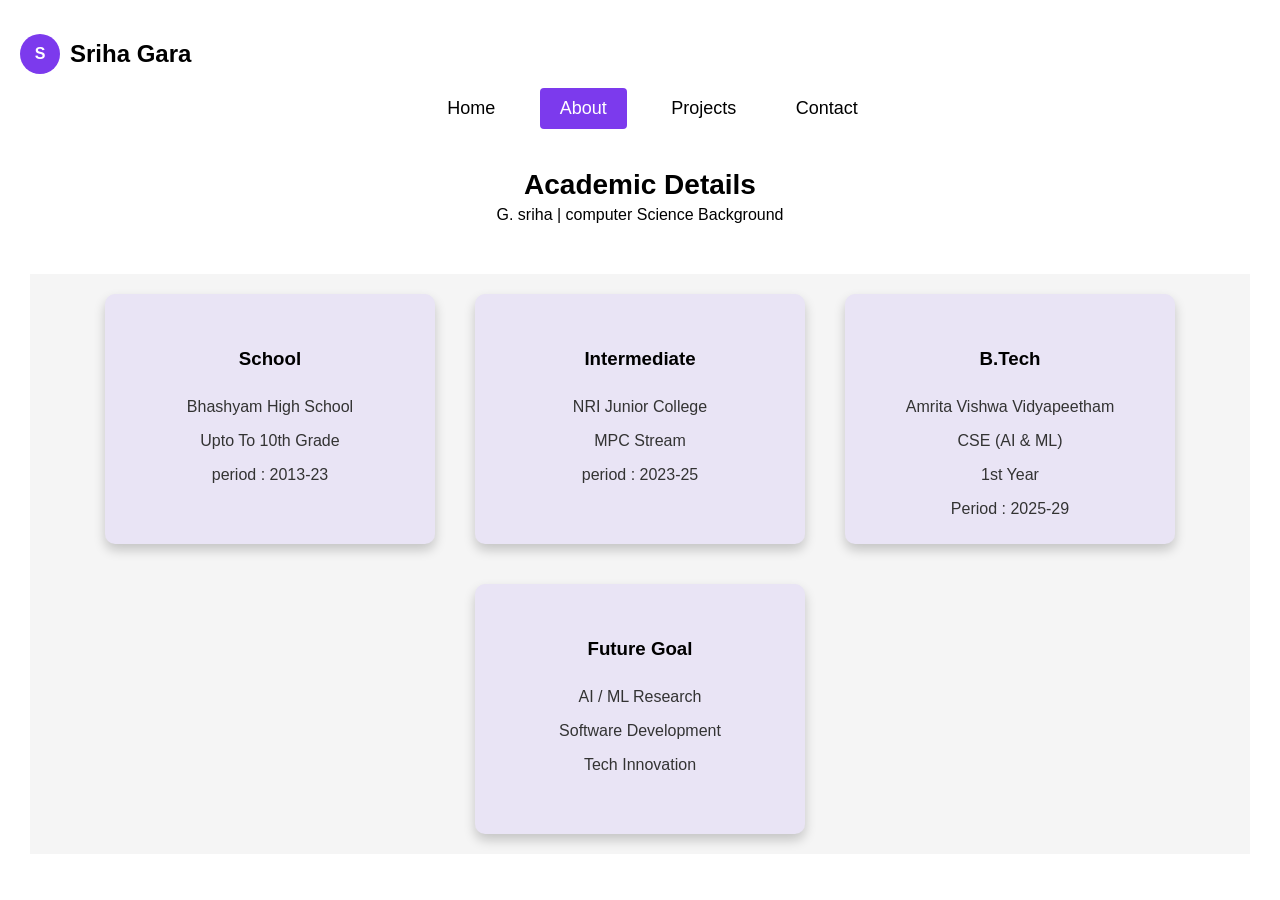
==== about.html @ c2e07c8f "portfolio website first commit" ====
<!DOCTYPE html>
<html>
<head>
<title>About - Portfolio</title>

<style>
body{
     font-family: Arial, sans-serif;
      margin: 0;
      padding: 0;
      background: white; 
      color: #333;
    
}
.menu h1{
display:flex;
justify-content:space-between;
align-items:center;
padding:20px 80px;
background:white;
}

.logo{
display:flex;
align-items:center;
gap:10px;
}

.circle{
width:40px;
height:40px;
background:#7c3aed;
color:white;
border-radius:50%;
display:flex;
align-items:center;
justify-content:center;
font-weight:bold;
}
nav a{
text-decoration:none;
color:black;
margin-left:25px;
font-size:18px;
padding:8px 15px;
border-radius:6px;

transition:0.3s;
}



nav a:hover{
background:#7c3aed;
color:white;

transform:translateY(-5px);
}


 header {
      background: white;
      color: black;
      padding: 20px;
      text-align: center;
    }
    header h1 {
      margin: 0;
      font-size: 28px;
    }
    header p {
      margin: 5px 0 0;
      font-size: 16px;
    }
.btn {
  display: inline-block;
  padding: 10px 20px;
  background: #7c3aed;
  color:#fff;
  text-decoration: none;
  border-radius: 4px;
}
 .about {
      display: flex;
      justify-content: center;
      flex-wrap: wrap;
      margin: 30px;
      background-color:#f5f5f5;
    }


.edu-box{
     display: inline-block;
      width: 280px; 
      height: 200px;
      margin: 20px;
      padding: 25px;
      background:#e9e4f5; 
      border-radius: 10px;
      box-shadow: 0 6px 12px rgba(0,0,0,0.2); 
      text-align: center;
      transition: transform 0.3s ease, box-shadow 0.3s ease;
}
 .edu-box:hover {
      transform: translateY(-8px);
 }
.edu-box h3{
    color:black;
    text-align: center;
    padding:10px;
  
}

</style>
</head>

<body>
    <header class="menu">

<div class="logo">
<div class="circle">S</div>
<h2>Sriha Gara</h2>
</div>

<nav>
<a  href="portfolio.html">Home</a>
<a class="btn" href="about.html">About</a>
<a href="projects.html">Projects</a>
<a href="contact.html">Contact</a>
</nav>

</header>
<header>
    <h1>Academic Details</h1>
    <p>G. sriha | computer Science Background</p>
</header>

<section class="about">
<div class="edu-box">
<h3>School</h3>
<p>Bhashyam High School</p>
<p> Upto To 10th Grade</p>
<p>period : 2013-23</p>
</div>

<div class="edu-box">
<h3>Intermediate</h3>
<p>NRI Junior College</p>
<p>MPC Stream</p>
<p>period : 2023-25</p>
</div>

<div class="edu-box">
<h3>B.Tech</h3>
<p>Amrita Vishwa Vidyapeetham</p>
<p>CSE (AI & ML)</p>
<p>1st Year</p>
<p>Period : 2025-29</p>
</div>

<div class="edu-box">
<h3>Future Goal</h3>
<p>AI / ML Research</p>
<p>Software Development</p>
<p>Tech Innovation</p>
</div>
</section>

</body>
</h
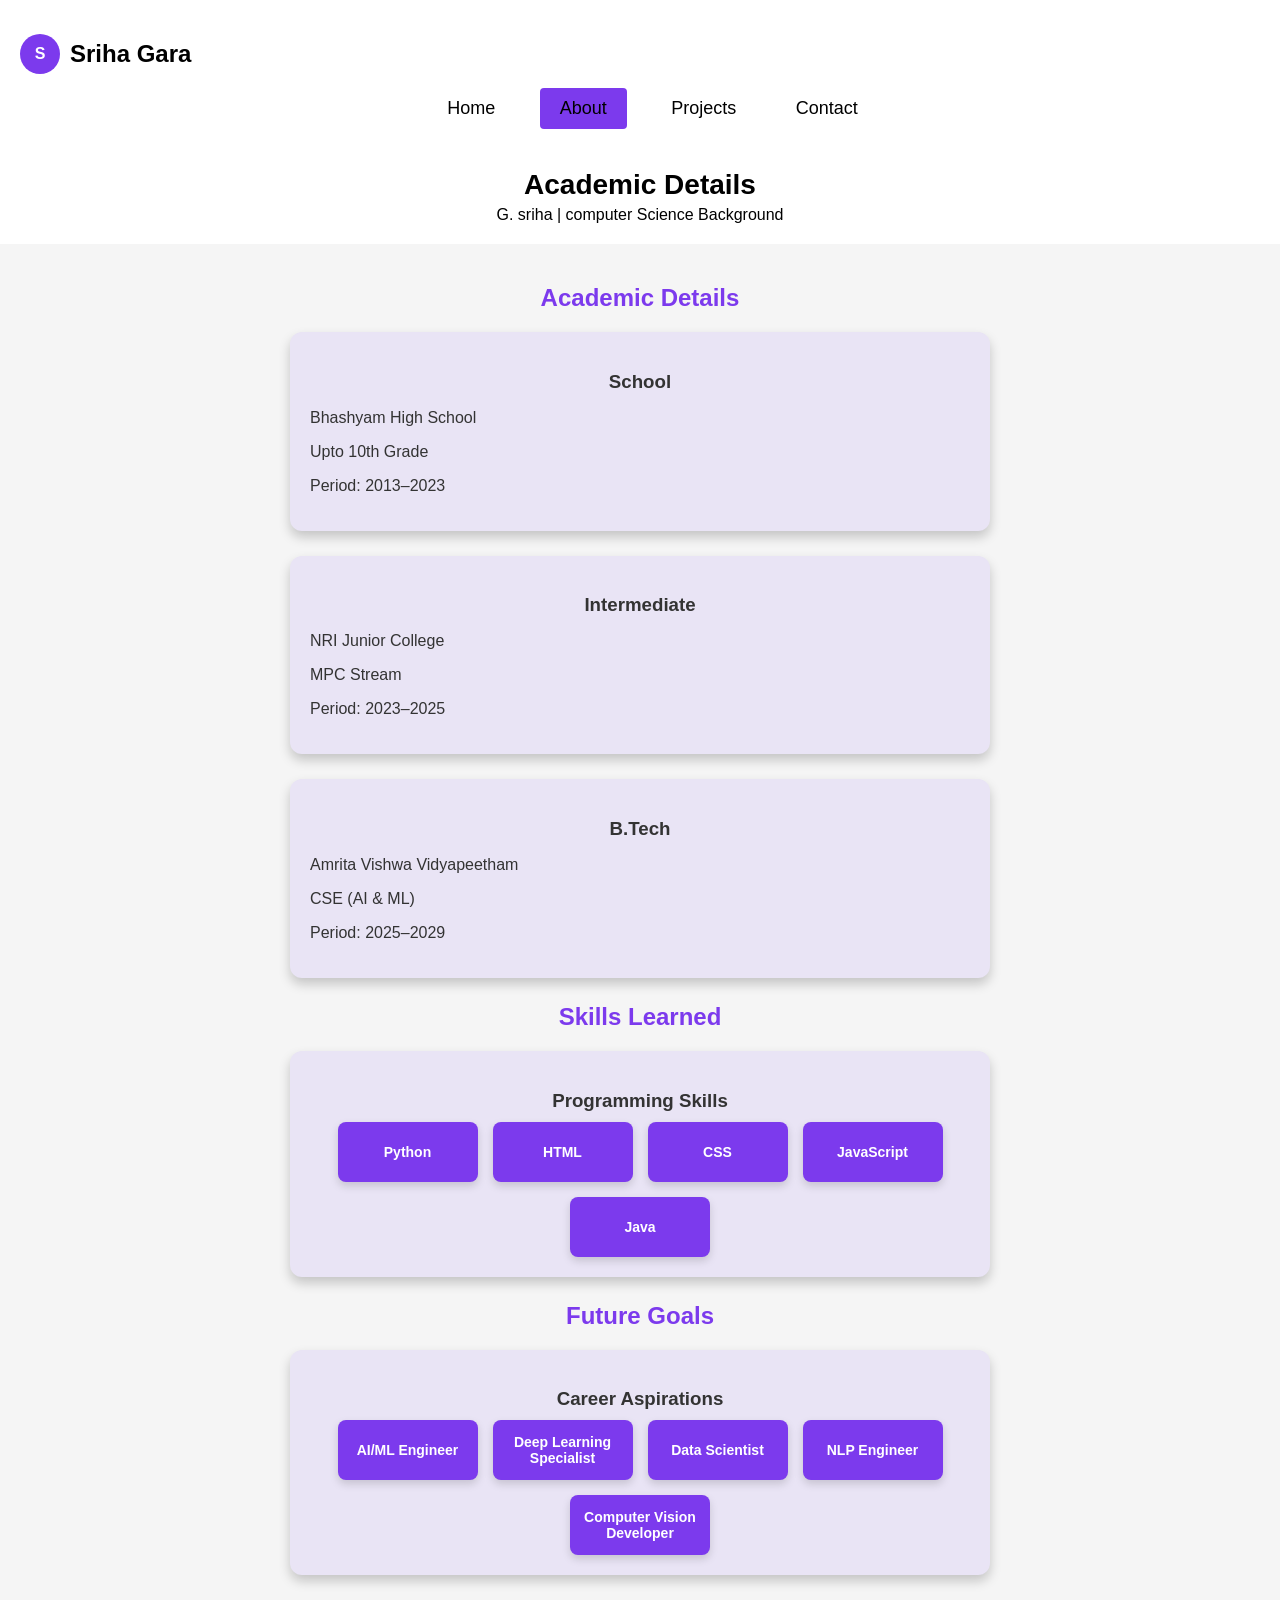
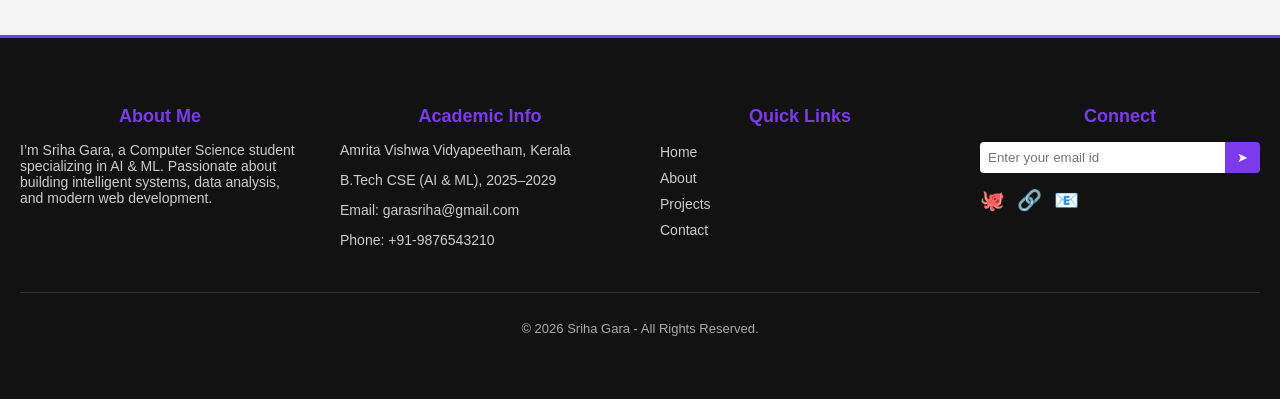
==== commit dc3db051: "resolved merge conflicts" ====
--- a/about.html
+++ b/about.html
@@ -1,121 +1,306 @@
 <!DOCTYPE html>
 <html>
 <head>
+    <meta charset="UTF-8">
+  <meta name="viewport" content="width=device-width, initial-scale=1.0">
 <title>About - Portfolio</title>
 
 <style>
-body{
-     font-family: Arial, sans-serif;
-      margin: 0;
-      padding: 0;
-      background: white; 
-      color: #333;
-    
-}
-.menu h1{
-display:flex;
-justify-content:space-between;
-align-items:center;
-padding:20px 80px;
-background:white;
-}
-
-.logo{
-display:flex;
-align-items:center;
-gap:10px;
-}
-
-.circle{
-width:40px;
-height:40px;
-background:#7c3aed;
-color:white;
-border-radius:50%;
-display:flex;
-align-items:center;
-justify-content:center;
-font-weight:bold;
-}
-nav a{
-text-decoration:none;
-color:black;
-margin-left:25px;
-font-size:18px;
-padding:8px 15px;
-border-radius:6px;
-
-transition:0.3s;
-}
-
-
-
-nav a:hover{
-background:#7c3aed;
-color:white;
-
-transform:translateY(-5px);
-}
-
-
- header {
-      background: white;
-      color: black;
-      padding: 20px;
-      text-align: center;
-    }
-    header h1 {
-      margin: 0;
-      font-size: 28px;
-    }
-    header p {
-      margin: 5px 0 0;
-      font-size: 16px;
-    }
+body {
+  font-family: Arial, sans-serif;
+  margin: 0;
+  padding: 0;
+  background: #f5f5f5; 
+  color: #333;
+}
+
+/* Header Navigation */
+.top h1 {
+  display:flex;
+  justify-content:space-between;
+  align-items:center;
+  padding:20px 80px;
+  background:white;
+}
+
+.logo {
+  display:flex;
+  align-items:center;
+  gap:10px;
+}
+
+.circle {
+  width:40px;
+  height:40px;
+  background:#7c3aed;
+  color:white;
+  border-radius:50%;
+  display:flex;
+  align-items:center;
+  justify-content:center;
+  font-weight:bold;
+}
+
+nav a {
+  text-decoration:none;
+  color:black;
+  margin-left:25px;
+  font-size:18px;
+  padding:8px 15px;
+  border-radius:6px;
+  transition:0.3s;
+}
+
+nav a:hover {
+  background:#7c3aed;
+  color:white;
+  transform:translateY(-5px);
+}
+
+header {
+  background:white;
+  color:black;
+  padding: 20px;
+  text-align: center;
+}
+header h1 {
+  margin: 0;
+  font-size: 28px;
+}
+header p {
+  margin: 5px 0 0;
+  font-size: 16px;
+}
+
 .btn {
   display: inline-block;
   padding: 10px 20px;
   background: #7c3aed;
-  color:#fff;
+  color:black;
   text-decoration: none;
   border-radius: 4px;
 }
- .about {
-      display: flex;
-      justify-content: center;
-      flex-wrap: wrap;
-      margin: 30px;
-      background-color:#f5f5f5;
-    }
-
-
-.edu-box{
-     display: inline-block;
-      width: 280px; 
-      height: 200px;
-      margin: 20px;
-      padding: 25px;
-      background:#e9e4f5; 
-      border-radius: 10px;
-      box-shadow: 0 6px 12px rgba(0,0,0,0.2); 
-      text-align: center;
-      transition: transform 0.3s ease, box-shadow 0.3s ease;
-}
- .edu-box:hover {
-      transform: translateY(-8px);
- }
-.edu-box h3{
-    color:black;
-    text-align: center;
-    padding:10px;
-  
-}
+
+/* Contact Card */
+.contact-card {
+  display: inline-block;
+  width: 520px;
+  margin: 40px auto;
+  padding: 30px;
+  background: #e9e4f5;
+  border-radius: 12px;
+  box-shadow: 0 8px 16px rgba(0,0,0,0.2);
+  text-align: left;
+}
+.contact-card h2 ,h3 {
+  text-align: center;
+  color: black;
+  margin-bottom: 20px;
+}
+.contact-card p {
+  font-size: 15px;
+  margin: 8px 0;
+}
+.social-links {
+  text-align: center;
+  margin-top: 20px;
+}
+.social-links a img {
+  width: 40px;
+  height: 40px;
+  margin: 0 10px;
+  border-radius: 50%;
+  transition: transform 0.3s ease;
+}
+.social-links a img:hover {
+  transform: scale(1.2);
+}
+
+/* Academic Section (Vertical Cards) */
+.academic-section {
+  width: 90%;
+  max-width: 700px;
+  margin: 40px auto;
+}
+.academic-section h2 {
+  text-align: center;
+  color: #7c3aed;
+  margin-bottom: 20px;
+}
+.info-card {
+  background: #e9e4f5;
+  border-radius: 12px;
+  box-shadow: 0 6px 12px rgba(0,0,0,0.2);
+  padding: 20px;
+  margin-bottom: 25px;
+}
+.info-card h3 {
+  color: #333;
+  margin-bottom: 10px;
+}
+/* Nested Cards */
+.nested-cards {
+  display: flex;
+  flex-wrap: wrap;
+  gap: 15px;
+  margin-top: 10px;
+  justify-content: center; /* centers them nicely */
+}
+
+.nested-card {
+  width: 140px;         /* fixed width */
+  height: 60px;         /* fixed height */
+  background: #7c3aed;  /* purple theme */
+  color: #fff;
+  text-align: center;
+  display: flex;        /* centers text inside */
+  align-items: center;
+  justify-content: center;
+  border-radius: 8px;
+  font-size: 14px;
+  font-weight: bold;
+  box-shadow: 0 4px 8px rgba(0,0,0,0.15);
+  transition: transform 0.3s ease;
+}
+
+.nested-card:hover {
+  transform: scale(1.05);
+  background: #5b2bbd; /* darker purple on hover */
+}
+
+/* Footer */
+footer {
+  background: #121212; /* dark background */
+  color: #fff;
+  padding: 50px 20px;
+  margin-top: 60px;
+  border-top: 3px solid #7c3aed; /* purple accent line */
+}
+.footer-container {
+  display: flex;
+  flex-wrap: wrap;
+  justify-content: space-between;
+  gap: 40px;
+}
+.footer-container div {
+  flex: 1;
+  min-width: 220px;
+}
+.footer-container h3 {
+  margin-bottom: 15px;
+  font-size: 18px;
+  color: #7c3aed; /* purple headings */
+}
+.footer-container p,
+.footer-container a {
+  font-size: 14px;
+  color: #ccc;
+  text-decoration: none;
+}
+.footer-container a:hover {
+  color: #7c3aed;
+}
+.footer-links ul {
+  list-style: none;
+  padding: 0;
+}
+.footer-links li {
+  margin-bottom: 8px;
+}
+.footer-newsletter form {
+  display: flex;
+  margin-bottom: 15px;
+}
+.footer-newsletter input {
+  flex: 1;
+  padding: 8px;
+  border: none;
+  border-radius: 4px 0 0 4px;
+}
+.footer-newsletter button {
+  background: #7c3aed;
+  color: #fff;
+  border: none;
+  padding: 8px 12px;
+  border-radius: 0 4px 4px 0;
+  cursor: pointer;
+}
+.footer-newsletter button:hover {
+  background: #5b2bbd;
+}
+.social-icons {
+  display: flex;
+  gap: 12px;
+}
+.social-icons a {
+  font-size: 20px;
+  color: #ccc;
+  transition: color 0.3s ease, transform 0.3s ease;
+}
+.social-icons a:hover {
+  color: #7c3aed;
+  transform: scale(1.2);
+}
+.footer-bottom {
+  text-align: center;
+  margin-top: 30px;
+  border-top: 1px solid #333;
+  padding-top: 15px;
+  font-size: 13px;
+  color: #aaa;
+}
+
+/* Responsive Adjustments */
+@media (max-width: 1024px) {
+  .top h1 { padding: 15px 40px; }
+  nav a { font-size: 16px; margin-left: 15px; }
+  .contact-card { width: 80%; margin: 30px auto; padding: 25px; }
+}
+@media (max-width: 768px) {
+  .top { flex-direction: column; padding: 15px; text-align: center; }
+  nav { margin-top: 10px; }
+  nav a { display: block; margin: 8px 0; font-size: 15px; }
+  header h1 { font-size: 24px; }
+  header p { font-size: 14px; }
+  .contact-card { width: 95%; margin: 20px auto; padding: 20px; }
+  .contact-card p { font-size: 14px; }
+  .social-links a img { width: 35px; height: 35px; }
+  .footer-container { flex-direction: column; text-align: center; }
+  .footer-newsletter form { flex-direction: column; }
+  .footer-newsletter input, .footer-newsletter button {
+    width: 100%; border-radius: 4px; margin-bottom: 10px;
+  }
+ 
+}
+/* Responsive */
+@media (max-width: 768px) {
+  .nested-cards {
+    flex-direction: column;
+    align-items: center;
+  }
+  .nested-card {
+    width: 90%;   /* full width on mobile */
+    height: auto; /* adjust height naturally */
+  }
+}
+@media (max-width: 480px) {
+  .circle { width: 30px; height: 30px; font-size: 14px; }
+  .logo h2 { font-size: 18px; }
+  nav a { font-size: 14px; padding: 6px 10px; }
+  header h1 { font-size: 20px; }
+  header p { font-size: 12px; }
+  .contact-card { width: 100%; margin: 15px auto; padding: 15px; font-size: 14px; }
+  .contact-card h2, .contact-card h3 { font-size: 16px; }
+  .social-links a img { width: 30px; height: 30px; }
+}
+
+
 
 </style>
 </head>
 
 <body>
-    <header class="menu">
+<header class="menu">
 
 <div class="logo">
 <div class="circle">S</div>
@@ -123,7 +308,7 @@
 </div>
 
 <nav>
-<a  href="portfolio.html">Home</a>
+<a  href="index.html">Home</a>
 <a class="btn" href="about.html">About</a>
 <a href="projects.html">Projects</a>
 <a href="contact.html">Contact</a>
@@ -135,36 +320,113 @@
     <p>G. sriha | computer Science Background</p>
 </header>
 
-<section class="about">
-<div class="edu-box">
-<h3>School</h3>
-<p>Bhashyam High School</p>
-<p> Upto To 10th Grade</p>
-<p>period : 2013-23</p>
-</div>
-
-<div class="edu-box">
-<h3>Intermediate</h3>
-<p>NRI Junior College</p>
-<p>MPC Stream</p>
-<p>period : 2023-25</p>
-</div>
-
-<div class="edu-box">
-<h3>B.Tech</h3>
-<p>Amrita Vishwa Vidyapeetham</p>
-<p>CSE (AI & ML)</p>
-<p>1st Year</p>
-<p>Period : 2025-29</p>
-</div>
-
-<div class="edu-box">
-<h3>Future Goal</h3>
-<p>AI / ML Research</p>
-<p>Software Development</p>
-<p>Tech Innovation</p>
-</div>
+<section class="academic-section">
+  <h2>Academic Details</h2>
+
+  <!-- School -->
+  <div class="info-card">
+    <h3>School</h3>
+    <p>Bhashyam High School</p>
+    <p>Upto 10th Grade</p>
+    <p>Period: 2013–2023</p>
+  </div>
+
+  <!-- Intermediate -->
+  <div class="info-card">
+    <h3>Intermediate</h3>
+    <p>NRI Junior College</p>
+    <p>MPC Stream</p>
+    <p>Period: 2023–2025</p>
+  </div>
+
+  <!-- B.Tech -->
+  <div class="info-card">
+    <h3>B.Tech</h3>
+    <p>Amrita Vishwa Vidyapeetham</p>
+    <p>CSE (AI & ML)</p>
+    <p>Period: 2025–2029</p>
+  </div>
+
+  <!-- Skills -->
+  <h2>Skills Learned</h2>
+  <div class="info-card">
+    <h3>Programming Skills</h3>
+    <div class="nested-cards">
+      <div class="nested-card">Python</div>
+      <div class="nested-card">HTML</div>
+      <div class="nested-card">CSS</div>
+      <div class="nested-card">JavaScript</div>
+      <div class="nested-card">Java</div>
+    </div>
+  </div>
+
+  <!-- Future Goals -->
+  <h2>Future Goals</h2>
+  <div class="info-card">
+    <h3>Career Aspirations</h3>
+    <div class="nested-cards">
+      <div class="nested-card">AI/ML Engineer</div>
+      <div class="nested-card">Deep Learning Specialist</div>
+      <div class="nested-card">Data Scientist</div>
+      <div class="nested-card">NLP Engineer</div>
+      <div class="nested-card">Computer Vision Developer</div>
+    </div>
+  </div>
 </section>
 
+<!-- Footer -->
+<footer>
+  <div class="footer-container">
+
+    <!-- About Me -->
+    <div class="footer-about">
+      <h3>About Me</h3>
+      <p>I’m Sriha Gara, a Computer Science student specializing in AI & ML. 
+         Passionate about building intelligent systems, data analysis, and modern web development.</p>
+    </div>
+
+    <!-- Academic / Office Info -->
+    <div class="footer-office">
+      <h3>Academic Info</h3>
+      <p>Amrita Vishwa Vidyapeetham, Kerala</p>
+      <p>B.Tech CSE (AI & ML), 2025–2029</p>
+      <p>Email: <a href="mailto:garasriha@gmail.com">garasriha@gmail.com</a></p>
+      <p>Phone: +91-9876543210</p>
+    </div>
+
+    <!-- Quick Links -->
+    <div class="footer-links">
+      <h3>Quick Links</h3>
+      <ul>
+        <li><a href="index.html">Home</a></li>
+        <li><a href="about.html">About</a></li>
+        <li><a href="projects.html">Projects</a></li>
+        <li><a href="contact.html">Contact</a></li>
+      </ul>
+    </div>
+
+    <!-- Connect / Newsletter -->
+    <div class="footer-newsletter">
+      <h3>Connect</h3>
+      <form>
+        <input type="email" placeholder="Enter your email id" required>
+        <button type="submit">➤</button>
+      </form>
+      <div class="social-icons">
+        <a href="https://github.com/srihagara123" target="_blank" title="GitHub">🐙</a>
+        <a href="https://www.linkedin.com/feed/" target="_blank" title="LinkedIn">🔗</a>
+        <a href="mailto:garasriha@gmail.com" title="Email">📧</a>
+      </div>
+    </div>
+
+  </div>
+
+  <!-- Bottom bar -->
+  <div class="footer-bottom">
+    <p>&copy; 2026 Sriha Gara - All Rights Reserved.</p>
+  </div>
+</footer>
+
+
 </body>
-</h+</html>
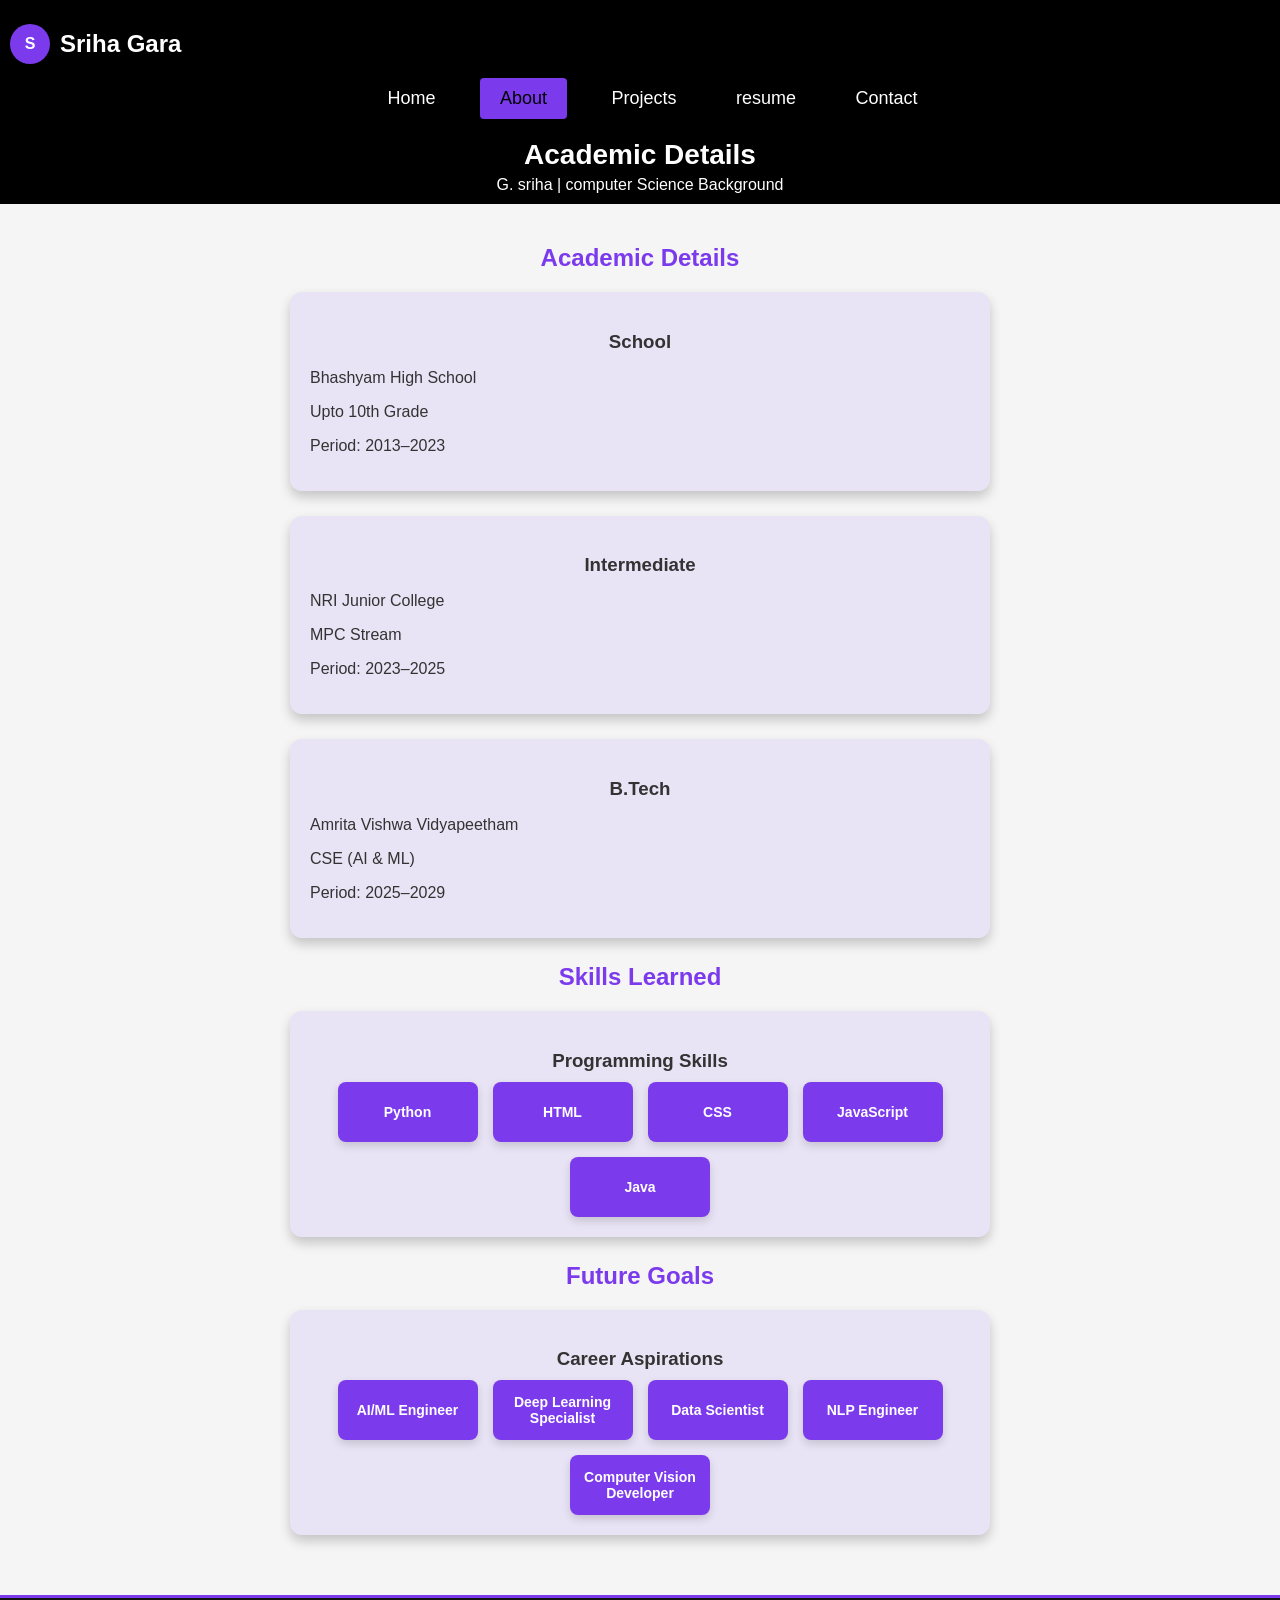
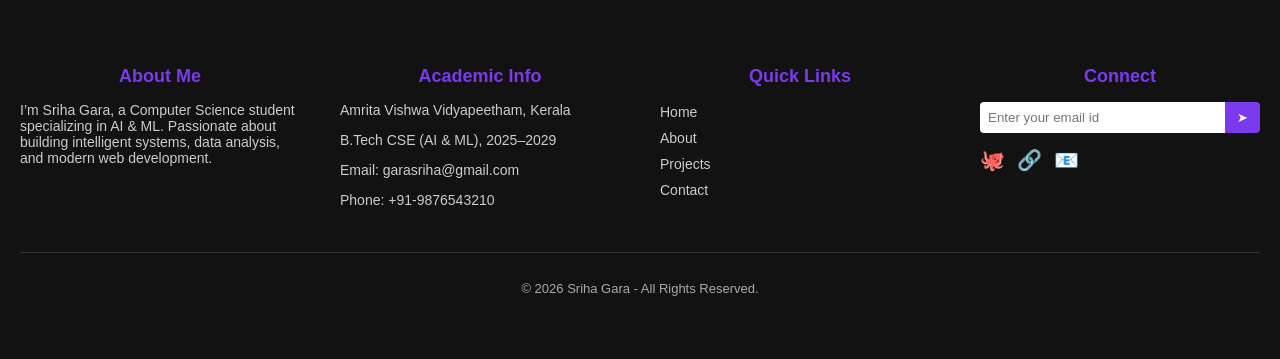
==== commit 5719be17: "make changes afetr uid evluation due to change the code while evaluation" ====
--- a/about.html
+++ b/about.html
@@ -43,7 +43,7 @@
 
 nav a {
   text-decoration:none;
-  color:black;
+  color:white;
   margin-left:25px;
   font-size:18px;
   padding:8px 15px;
@@ -55,12 +55,13 @@
   background:#7c3aed;
   color:white;
   transform:translateY(-5px);
+  text-decoration: underline;
 }
 
 header {
-  background:white;
-  color:black;
-  padding: 20px;
+  background:black;
+  color:white;
+  padding: 10px;
   text-align: center;
 }
 header h1 {
@@ -252,21 +253,48 @@
 
 /* Responsive Adjustments */
 @media (max-width: 1024px) {
-  .top h1 { padding: 15px 40px; }
-  nav a { font-size: 16px; margin-left: 15px; }
-  .contact-card { width: 80%; margin: 30px auto; padding: 25px; }
+  .top h1 {
+     padding: 15px 40px;
+     }
+  nav a { 
+    font-size: 16px; margin-left: 15px;
+   }
+  .contact-card {
+     width: 80%; margin: 30px auto; padding: 25px; 
+    }
 }
 @media (max-width: 768px) {
-  .top { flex-direction: column; padding: 15px; text-align: center; }
-  nav { margin-top: 10px; }
-  nav a { display: block; margin: 8px 0; font-size: 15px; }
-  header h1 { font-size: 24px; }
-  header p { font-size: 14px; }
-  .contact-card { width: 95%; margin: 20px auto; padding: 20px; }
-  .contact-card p { font-size: 14px; }
-  .social-links a img { width: 35px; height: 35px; }
-  .footer-container { flex-direction: column; text-align: center; }
-  .footer-newsletter form { flex-direction: column; }
+  .top { 
+    flex-direction: column; padding: 15px; text-align: center; 
+  }
+  nav { 
+    margin-top: 10px;
+   }
+  nav a {
+     display: block; margin: 8px 0; font-size: 15px; 
+    }
+  header h1 { 
+    font-size: 24px; 
+  }
+  header p { 
+    font-size: 14px; 
+  }
+  .contact-card {
+     width: 95%; margin: 20px auto; padding: 20px; 
+    }
+  .contact-card p { 
+    font-size: 14px;
+   }
+  .social-links a img { 
+    width: 35px; height: 35px;
+   }
+  .footer-container { 
+    flex-direction: column;
+     text-align: center;
+     }
+  .footer-newsletter form {
+     flex-direction: column;
+     }
   .footer-newsletter input, .footer-newsletter button {
     width: 100%; border-radius: 4px; margin-bottom: 10px;
   }
@@ -284,14 +312,33 @@
   }
 }
 @media (max-width: 480px) {
-  .circle { width: 30px; height: 30px; font-size: 14px; }
-  .logo h2 { font-size: 18px; }
-  nav a { font-size: 14px; padding: 6px 10px; }
-  header h1 { font-size: 20px; }
-  header p { font-size: 12px; }
-  .contact-card { width: 100%; margin: 15px auto; padding: 15px; font-size: 14px; }
-  .contact-card h2, .contact-card h3 { font-size: 16px; }
-  .social-links a img { width: 30px; height: 30px; }
+  .circle { 
+    width: 30px; height: 30px; font-size: 14px;
+   }
+  .logo h2 { 
+    font-size: 18px; 
+  }
+  nav a { 
+    font-size: 14px; padding: 6px 10px; 
+  }
+  header h1 { 
+    font-size: 20px;
+   }
+  header p { 
+    font-size: 12px; 
+  }
+  .contact-card {
+     width: 100%;
+      margin: 15px auto; 
+      padding: 15px;
+       font-size: 14px; 
+      }
+  .contact-card h2, .contact-card h3 {
+     font-size: 16px;
+     }
+  .social-links a img { 
+    width: 30px; height: 30px;
+   }
 }
 
 
@@ -311,6 +358,7 @@
 <a  href="index.html">Home</a>
 <a class="btn" href="about.html">About</a>
 <a href="projects.html">Projects</a>
+<a href="resume.html">resume</a>
 <a href="contact.html">Contact</a>
 </nav>
 
